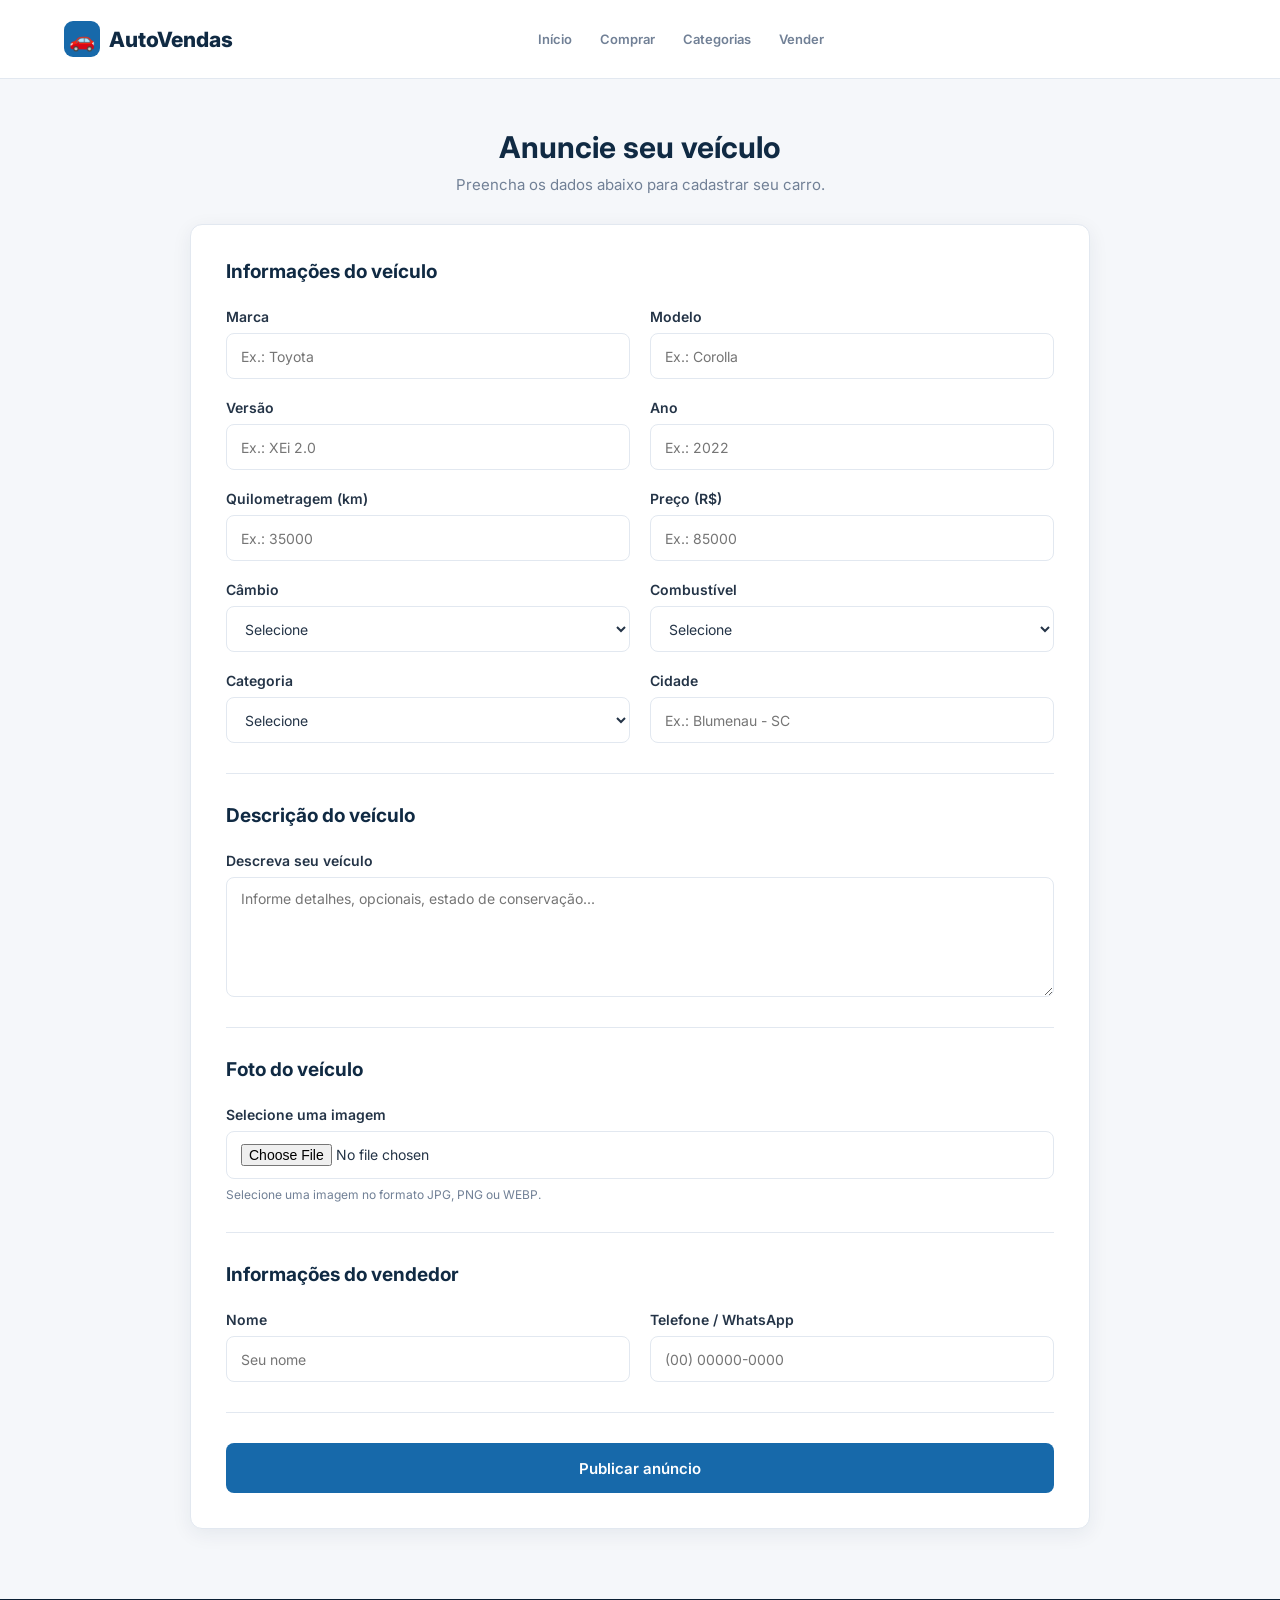
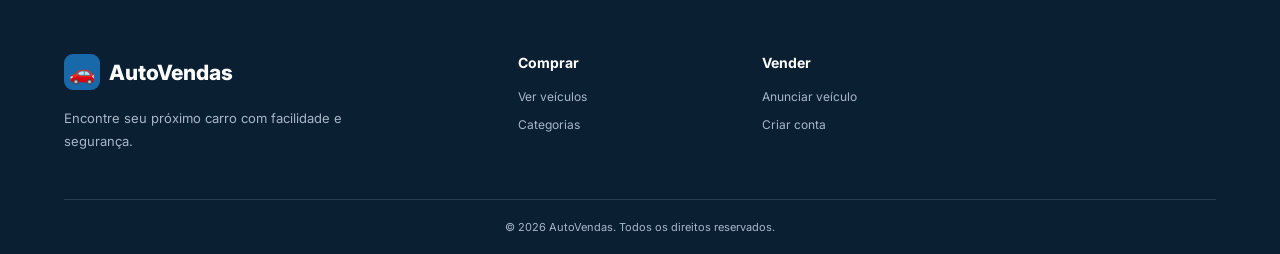
==== public/pages/anunciar.html @ fce3ae98 "first commit" ====
<!DOCTYPE html>
<html lang="pt-BR">
<head>
    <meta charset="UTF-8">
    <meta name="viewport" content="width=device-width, initial-scale=1.0">

    <title>Anunciar veículo | AutoVendas</title>

    <link rel="stylesheet" href="../css/style.css">
    <link rel="stylesheet" href="../css/anunciar.css">

    <link rel="preconnect" href="https://fonts.googleapis.com">
    <link rel="preconnect" href="https://fonts.gstatic.com" crossorigin>
    <link href="https://fonts.googleapis.com/css2?family=Inter:wght@400;500;600;700;800&display=swap" rel="stylesheet">
</head>
<body>

    <header class="header">
        <div class="container header-content">

            <a href="../index.html" class="logo">
                <span class="logo-icon">🚗</span>
                <span>AutoVendas</span>
            </a>

            <nav class="nav">
                <a href="../index.html">Início</a>
                <a href="../index.html#veiculos">Comprar</a>
                <a href="../index.html#categorias">Categorias</a>
                <a href="anunciar.html">Vender</a>
            </nav>

            <div class="header-actions">
                <a href="login.html" class="btn btn-outline">Entrar</a>
            </div>

        </div>
    </header>

    <main class="announce-page">

        <div class="container">

            <div class="announce-heading">
                <h1>Anuncie seu veículo</h1>
                <p>Preencha os dados abaixo para cadastrar seu carro.</p>
            </div>

            <form id="announce-form" class="announce-card">

                <section class="announce-section">

                    <h2>Informações do veículo</h2>

                    <div class="announce-grid">

                        <div class="announce-field">
                            <label for="marca">Marca</label>
                            <input
                                type="text"
                                id="marca"
                                name="marca"
                                placeholder="Ex.: Toyota"
                                required
                            >
                        </div>

                        <div class="announce-field">
                            <label for="modelo">Modelo</label>
                            <input
                                type="text"
                                id="modelo"
                                name="modelo"
                                placeholder="Ex.: Corolla"
                                required
                            >
                        </div>

                        <div class="announce-field">
                            <label for="versao">Versão</label>
                            <input
                                type="text"
                                id="versao"
                                name="versao"
                                placeholder="Ex.: XEi 2.0"
                            >
                        </div>

                        <div class="announce-field">
                            <label for="ano">Ano</label>
                            <input
                                type="number"
                                id="ano"
                                name="ano"
                                min="1900"
                                max="2100"
                                placeholder="Ex.: 2022"
                                required
                            >
                        </div>

                        <div class="announce-field">
                            <label for="quilometragem">Quilometragem (km)</label>
                            <input
                                type="number"
                                id="quilometragem"
                                name="quilometragem"
                                min="0"
                                placeholder="Ex.: 35000"
                                required
                            >
                        </div>

                        <div class="announce-field">
                            <label for="preco">Preço (R$)</label>
                            <input
                                type="number"
                                id="preco"
                                name="preco"
                                min="1"
                                step="0.01"
                                placeholder="Ex.: 85000"
                                required
                            >
                        </div>

                        <div class="announce-field">
                            <label for="cambio">Câmbio</label>
                            <select id="cambio" name="cambio" required>
                                <option value="">Selecione</option>
                                <option value="Manual">Manual</option>
                                <option value="Automático">Automático</option>
                                <option value="CVT">CVT</option>
                            </select>
                        </div>

                        <div class="announce-field">
                            <label for="combustivel">Combustível</label>
                            <select id="combustivel" name="combustivel" required>
                                <option value="">Selecione</option>
                                <option value="Flex">Flex</option>
                                <option value="Gasolina">Gasolina</option>
                                <option value="Diesel">Diesel</option>
                                <option value="Etanol">Etanol</option>
                                <option value="Híbrido">Híbrido</option>
                                <option value="Elétrico">Elétrico</option>
                            </select>
                        </div>

                        <div class="announce-field">
                            <label for="categoria">Categoria</label>
                            <select id="categoria" name="categoria" required>
                                <option value="">Selecione</option>
                                <option value="Sedan">Sedan</option>
                                <option value="SUV">SUV</option>
                                <option value="Hatch">Hatch</option>
                                <option value="Picape">Picape</option>
                                <option value="Esportivo">Esportivo</option>
                            </select>
                        </div>

                        <div class="announce-field">
                            <label for="cidade">Cidade</label>
                            <input
                                type="text"
                                id="cidade"
                                name="cidade"
                                placeholder="Ex.: Blumenau - SC"
                                required
                            >
                        </div>

                    </div>

                </section>

                <section class="announce-section">

                    <h2>Descrição do veículo</h2>

                    <div class="announce-field">
                        <label for="descricao">Descreva seu veículo</label>
                        <textarea
                            id="descricao"
                            name="descricao"
                            rows="5"
                            placeholder="Informe detalhes, opcionais, estado de conservação..."
                            required
                        ></textarea>
                    </div>

                </section>

                <section class="announce-section">

                    <h2>Foto do veículo</h2>

                    <div class="announce-field">
                        <label for="imagem">Selecione uma imagem</label>
                        <input
                            type="file"
                            id="imagem"
                            name="imagem"
                            accept="image/*"
                            required
                        >
                        <small>Selecione uma imagem no formato JPG, PNG ou WEBP.</small>
                    </div>

                    <img id="image-preview" class="image-preview" alt="Prévia do veículo">

                </section>

                <section class="announce-section">

                    <h2>Informações do vendedor</h2>

                    <div class="announce-grid">

                        <div class="announce-field">
                            <label for="vendedor-nome">Nome</label>
                            <input
                                type="text"
                                id="vendedor-nome"
                                name="vendedor-nome"
                                placeholder="Seu nome"
                                required
                            >
                        </div>

                        <div class="announce-field">
                            <label for="vendedor-telefone">Telefone / WhatsApp</label>
                            <input
                                type="tel"
                                id="vendedor-telefone"
                                name="vendedor-telefone"
                                placeholder="(00) 00000-0000"
                                required
                            >
                        </div>

                    </div>

                </section>

                <button type="submit" class="btn btn-primary announce-button">
                    Publicar anúncio
                </button>

                <p id="announce-message" class="announce-message" role="status"></p>

            </form>

        </div>

    </main>

    <footer class="footer">
        <div class="container">

            <div class="footer-content">

                <div class="footer-brand">
                    <a href="../index.html" class="logo">
                        <span class="logo-icon">🚗</span>
                        <span>AutoVendas</span>
                    </a>

                    <p>Encontre seu próximo carro com facilidade e segurança.</p>
                </div>

                <div class="footer-column">
                    <h3>Comprar</h3>
                    <a href="../index.html#veiculos">Ver veículos</a>
                    <a href="../index.html#categorias">Categorias</a>
                </div>

                <div class="footer-column">
                    <h3>Vender</h3>
                    <a href="anunciar.html">Anunciar veículo</a>
                    <a href="cadastro.html">Criar conta</a>
                </div>

            </div>

            <div class="footer-bottom">
                <p>© 2026 AutoVendas. Todos os direitos reservados.</p>
            </div>

        </div>
    </footer>

    <script src="../js/anunciar.js"></script>

</body>
</html>
---- public/css/style.css ----
/* =====================================
   CONFIGURAÇÕES GERAIS
===================================== */

:root {
    --primary: #1769AA;
    --primary-dark: #102A43;
    --secondary: #EAF3FA;
    --background: #F5F7FA;
    --white: #FFFFFF;
    --text: #243447;
    --text-light: #718096;
    --border: #E2E8F0;
    --success: #16A34A;

    --radius: 12px;
    --shadow: 0 5px 20px rgba(16, 42, 67, 0.07);
}

* {
    margin: 0;
    padding: 0;
    box-sizing: border-box;
}

html {
    scroll-behavior: smooth;
}

body {
    font-family: 'Inter', sans-serif;
    background: var(--background);
    color: var(--text);
}

a {
    text-decoration: none;
    color: inherit;
}

button,
input,
select {
    font-family: inherit;
}

button {
    cursor: pointer;
}

.container {
    width: min(1200px, 90%);
    margin: 0 auto;
}

.btn {
    display: inline-flex;
    align-items: center;
    justify-content: center;
    padding: 13px 22px;
    border-radius: 8px;
    font-weight: 600;
    font-size: 14px;
    border: none;
    transition: 0.3s;
}

.btn-primary {
    background: var(--primary);
    color: var(--white);
}

.btn-primary:hover {
    background: #12558C;
    transform: translateY(-2px);
}

.btn-outline {
    border: 1px solid rgba(255,255,255,0.6);
    color: var(--white);
}

.btn-outline:hover {
    background: var(--white);
    color: var(--primary-dark);
}


/* =====================================
   CABEÇALHO
===================================== */

.header {
    background: var(--white);
    border-bottom: 1px solid var(--border);
    position: sticky;
    top: 0;
    z-index: 100;
}

.header-content {
    min-height: 78px;
    display: flex;
    align-items: center;
    justify-content: space-between;
    gap: 25px;
}

.logo {
    display: flex;
    align-items: center;
    gap: 9px;
    font-size: 21px;
    font-weight: 800;
    color: var(--primary-dark);
}

.logo > span:last-child > span {
    color: var(--primary);
}

.logo-icon {
    width: 36px;
    height: 36px;
    background: var(--primary);
    color: white;
    display: grid;
    place-items: center;
    border-radius: 9px;
}

.nav {
    display: flex;
    align-items: center;
    gap: 28px;
}

.nav a {
    font-size: 13px;
    color: var(--text-light);
    font-weight: 600;
    transition: 0.3s;
}

.nav a:hover,
.nav a.active {
    color: var(--primary);
}

.header-actions {
    display: flex;
    align-items: center;
    gap: 20px;
}

.login-link {
    font-size: 14px;
    font-weight: 600;
}

.menu-toggle {
    display: none;
    border: none;
    background: none;
    font-size: 27px;
    color: var(--primary-dark);
}


/* =====================================
   BANNER PRINCIPAL
===================================== */

.hero {
    background: linear-gradient(120deg, #102A43, #174D78);
    color: white;
    overflow: hidden;
}

.hero-content {
    min-height: 450px;
    display: grid;
    grid-template-columns: 1fr 1fr;
    align-items: center;
    gap: 35px;
    padding-top: 45px;
    padding-bottom: 45px;
}

.hero-tag,
.section-tag {
    display: inline-block;
    font-size: 11px;
    font-weight: 800;
    letter-spacing: 1.5px;
    margin-bottom: 16px;
    color: #64B5F6;
}

.hero-text h1 {
    font-size: clamp(34px, 4vw, 49px);
    line-height: 1.2;
    margin-bottom: 20px;
    max-width: 550px;
}

.hero-text h1 span {
    color: #64B5F6;
}

.hero-text p {
    color: #D5E4F0;
    line-height: 1.8;
    max-width: 470px;
    font-size: 15px;
}

.hero-buttons {
    display: flex;
    gap: 12px;
    margin-top: 28px;
}

.hero-image {
    height: 340px;
    border-radius: 18px;
    overflow: hidden;
    box-shadow: 0 20px 50px rgba(0,0,0,0.25);
}

.hero-image img {
    width: 100%;
    height: 100%;
    object-fit: cover;
}


/* =====================================
   PESQUISA
===================================== */

.search-section {
    margin-top: -35px;
    position: relative;
    z-index: 2;
}

.search-box {
    background: white;
    padding: 30px;
    border-radius: var(--radius);
    box-shadow: var(--shadow);
}

.search-title h2 {
    font-size: 21px;
    color: var(--primary-dark);
}

.search-title p {
    font-size: 13px;
    color: var(--text-light);
    margin-top: 7px;
}

.search-form {
    display: grid;
    grid-template-columns: 1fr 1fr 1fr auto;
    gap: 15px;
    margin-top: 25px;
    align-items: end;
}

.form-group {
    display: flex;
    flex-direction: column;
    gap: 9px;
}

.form-group label {
    font-size: 12px;
    font-weight: 700;
}

.form-group input,
.form-group select {
    width: 100%;
    height: 46px;
    padding: 0 12px;
    border: 1px solid var(--border);
    border-radius: 7px;
    background: white;
    outline: none;
    color: var(--text);
    font-size: 13px;
}

.form-group input:focus,
.form-group select:focus {
    border-color: var(--primary);
}

.search-button {
    height: 46px;
}


/* =====================================
   SEÇÕES
===================================== */

.categories-section,
.vehicles-section {
    padding: 75px 0 35px;
}

.section-header {
    display: flex;
    justify-content: space-between;
    align-items: center;
    margin-bottom: 28px;
}

.section-header .section-tag {
    color: var(--primary);
    margin-bottom: 9px;
}

.section-header h2 {
    font-size: 27px;
    color: var(--primary-dark);
}

.section-header p {
    color: var(--text-light);
    font-size: 13px;
    margin-top: 8px;
}

.view-all {
    color: var(--primary);
    font-size: 13px;
    font-weight: 700;
}


/* =====================================
   CATEGORIAS
===================================== */

.categories-grid {
    display: grid;
    grid-template-columns: repeat(4, 1fr);
    gap: 18px;
}

.category-card {
    padding: 25px 18px;
    background: white;
    border: 1px solid var(--border);
    border-radius: var(--radius);
    transition: 0.3s;
}

.category-card:hover {
    transform: translateY(-5px);
    box-shadow: var(--shadow);
    border-color: var(--primary);
}

.category-icon {
    font-size: 32px;
    display: block;
    margin-bottom: 15px;
}

.category-card h3 {
    color: var(--primary-dark);
    font-size: 16px;
}

.category-card p {
    color: var(--text-light);
    font-size: 12px;
    margin-top: 7px;
}


/* =====================================
   VEÍCULOS
===================================== */

.vehicles-section {
    padding-top: 55px;
    padding-bottom: 85px;
}

.vehicles-grid {
    display: grid;
    grid-template-columns: repeat(3, 1fr);
    gap: 22px;
}

.vehicle-card {
    background: white;
    border: 1px solid var(--border);
    border-radius: var(--radius);
    overflow: hidden;
    transition: 0.3s;
}

.vehicle-card:hover {
    transform: translateY(-5px);
    box-shadow: var(--shadow);
}

.vehicle-image {
    position: relative;
    height: 210px;
    overflow: hidden;
}

.vehicle-image img {
    width: 100%;
    height: 100%;
    object-fit: cover;
    transition: 0.4s;
}

.vehicle-card:hover .vehicle-image img {
    transform: scale(1.05);
}

.vehicle-badge {
    position: absolute;
    top: 13px;
    left: 13px;
    padding: 6px 10px;
    background: var(--primary);
    color: white;
    font-size: 10px;
    font-weight: 700;
    border-radius: 5px;
}

.favorite-btn {
    position: absolute;
    top: 12px;
    right: 12px;
    width: 36px;
    height: 36px;
    border: none;
    background: white;
    border-radius: 50%;
    font-size: 20px;
    color: #64748B;
    display: grid;
    place-items: center;
}

.favorite-btn.active {
    color: #E11D48;
}

.vehicle-info {
    padding: 19px;
}

.vehicle-info h3 {
    font-size: 17px;
    color: var(--primary-dark);
    margin-bottom: 7px;
}

.vehicle-version {
    font-size: 12px;
    color: var(--text-light);
}

.vehicle-details {
    display: flex;
    flex-wrap: wrap;
    gap: 12px;
    padding: 17px 0;
    border-bottom: 1px solid var(--border);
}

.vehicle-details span {
    font-size: 11px;
    color: var(--text-light);
}

.vehicle-price {
    display: flex;
    justify-content: space-between;
    align-items: center;
    margin-top: 17px;
}

.vehicle-price strong {
    color: var(--primary);
    font-size: 20px;
}

.vehicle-price a {
    font-size: 12px;
    font-weight: 700;
    color: var(--primary);
}

.empty-message {
    text-align: center;
    color: var(--text-light);
    padding: 40px 10px;
}


/* =====================================
   ANUNCIAR
===================================== */

.sell-section {
    background: var(--primary-dark);
    color: white;
    padding: 65px 0;
}

.sell-content {
    display: flex;
    justify-content: space-between;
    align-items: center;
    gap: 30px;
}

.sell-content h2 {
    font-size: 30px;
    max-width: 560px;
    line-height: 1.3;
}

.sell-content p {
    color: #CBD5E1;
    font-size: 14px;
    line-height: 1.8;
    max-width: 540px;
    margin: 15px 0 25px;
}

.sell-icon {
    font-size: 100px;
    opacity: 0.9;
}

.btn-light {
    background: white;
    color: var(--primary-dark);
}

.btn-light:hover {
    background: #EAF3FA;
}


/* =====================================
   RODAPÉ
===================================== */

.footer {
    background: #0B1F33;
    color: white;
    padding-top: 55px;
}

.footer-content {
    display: grid;
    grid-template-columns: 2fr 1fr 1fr 1fr;
    gap: 35px;
    padding-bottom: 45px;
}

.footer-brand .logo {
    color: white;
}

.footer-brand p {
    color: #A7B7C8;
    font-size: 13px;
    line-height: 1.8;
    max-width: 280px;
    margin-top: 17px;
}

.footer-column {
    display: flex;
    flex-direction: column;
    gap: 13px;
}

.footer-column h3 {
    font-size: 14px;
    margin-bottom: 5px;
}

.footer-column a {
    font-size: 12px;
    color: #A7B7C8;
    transition: 0.3s;
}

.footer-column a:hover {
    color: white;
}

.footer-bottom {
    border-top: 1px solid #263D52;
    text-align: center;
    padding: 20px;
}

.footer-bottom p {
    color: #A7B7C8;
    font-size: 11px;
}
---- public/css/anunciar.css ----
/* Página de anúncio */

.announce-page {
    padding: 50px 0 70px;
    background: var(--background);
}

.announce-heading {
    margin-bottom: 30px;
    text-align: center;
}

.announce-heading h1 {
    margin-bottom: 10px;
    color: var(--primary-dark);
    font-size: 30px;
}

.announce-heading p {
    color: var(--text-light);
    font-size: 15px;
}

.announce-card {
    max-width: 900px;
    margin: 0 auto;
    padding: 35px;
    background: var(--white);
    border: 1px solid var(--border);
    border-radius: var(--radius);
    box-shadow: var(--shadow);
}

.announce-section {
    padding-bottom: 30px;
    margin-bottom: 30px;
    border-bottom: 1px solid var(--border);
}

.announce-section h2 {
    margin-bottom: 25px;
    color: var(--primary-dark);
    font-size: 19px;
}

.announce-grid {
    display: grid;
    grid-template-columns: repeat(2, minmax(0, 1fr));
    gap: 20px;
}

.announce-field {
    display: flex;
    flex-direction: column;
    gap: 8px;
}

.announce-field label {
    color: var(--text);
    font-size: 14px;
    font-weight: 600;
}

.announce-field input,
.announce-field select,
.announce-field textarea {
    width: 100%;
    min-height: 46px;
    padding: 12px 14px;
    border: 1px solid var(--border);
    border-radius: 8px;
    outline: none;
    background: var(--white);
    color: var(--text);
    font-family: inherit;
    font-size: 14px;
}

.announce-field textarea {
    resize: vertical;
    min-height: 120px;
}

.announce-field input:focus,
.announce-field select:focus,
.announce-field textarea:focus {
    border-color: var(--primary);
    box-shadow: 0 0 0 3px rgba(23, 105, 170, 0.12);
}

.announce-field small {
    color: var(--text-light);
    font-size: 12px;
}

.image-preview {
    display: none;
    width: 100%;
    max-width: 350px;
    max-height: 220px;
    margin-top: 20px;
    object-fit: cover;
    border-radius: 8px;
    border: 1px solid var(--border);
}

.image-preview.visible {
    display: block;
}

.announce-button {
    width: 100%;
    min-height: 50px;
    cursor: pointer;
    font-size: 15px;
    font-weight: 600;
}

.announce-message {
    display: none;
    margin-top: 18px;
    padding: 14px;
    border-radius: 8px;
    font-size: 13px;
    line-height: 1.5;
}

.announce-message.visible {
    display: block;
    color: #854D0E;
    background: #FEF9C3;
    border: 1px solid #FDE68A;
}

@media (max-width: 650px) {
    .announce-page {
        padding: 30px 0 45px;
    }

    .announce-heading h1 {
        font-size: 24px;
    }

    .announce-card {
        padding: 22px 17px;
    }

    .announce-grid {
        grid-template-columns: 1fr;
    }

    .announce-section h2 {
        font-size: 17px;
    }
}
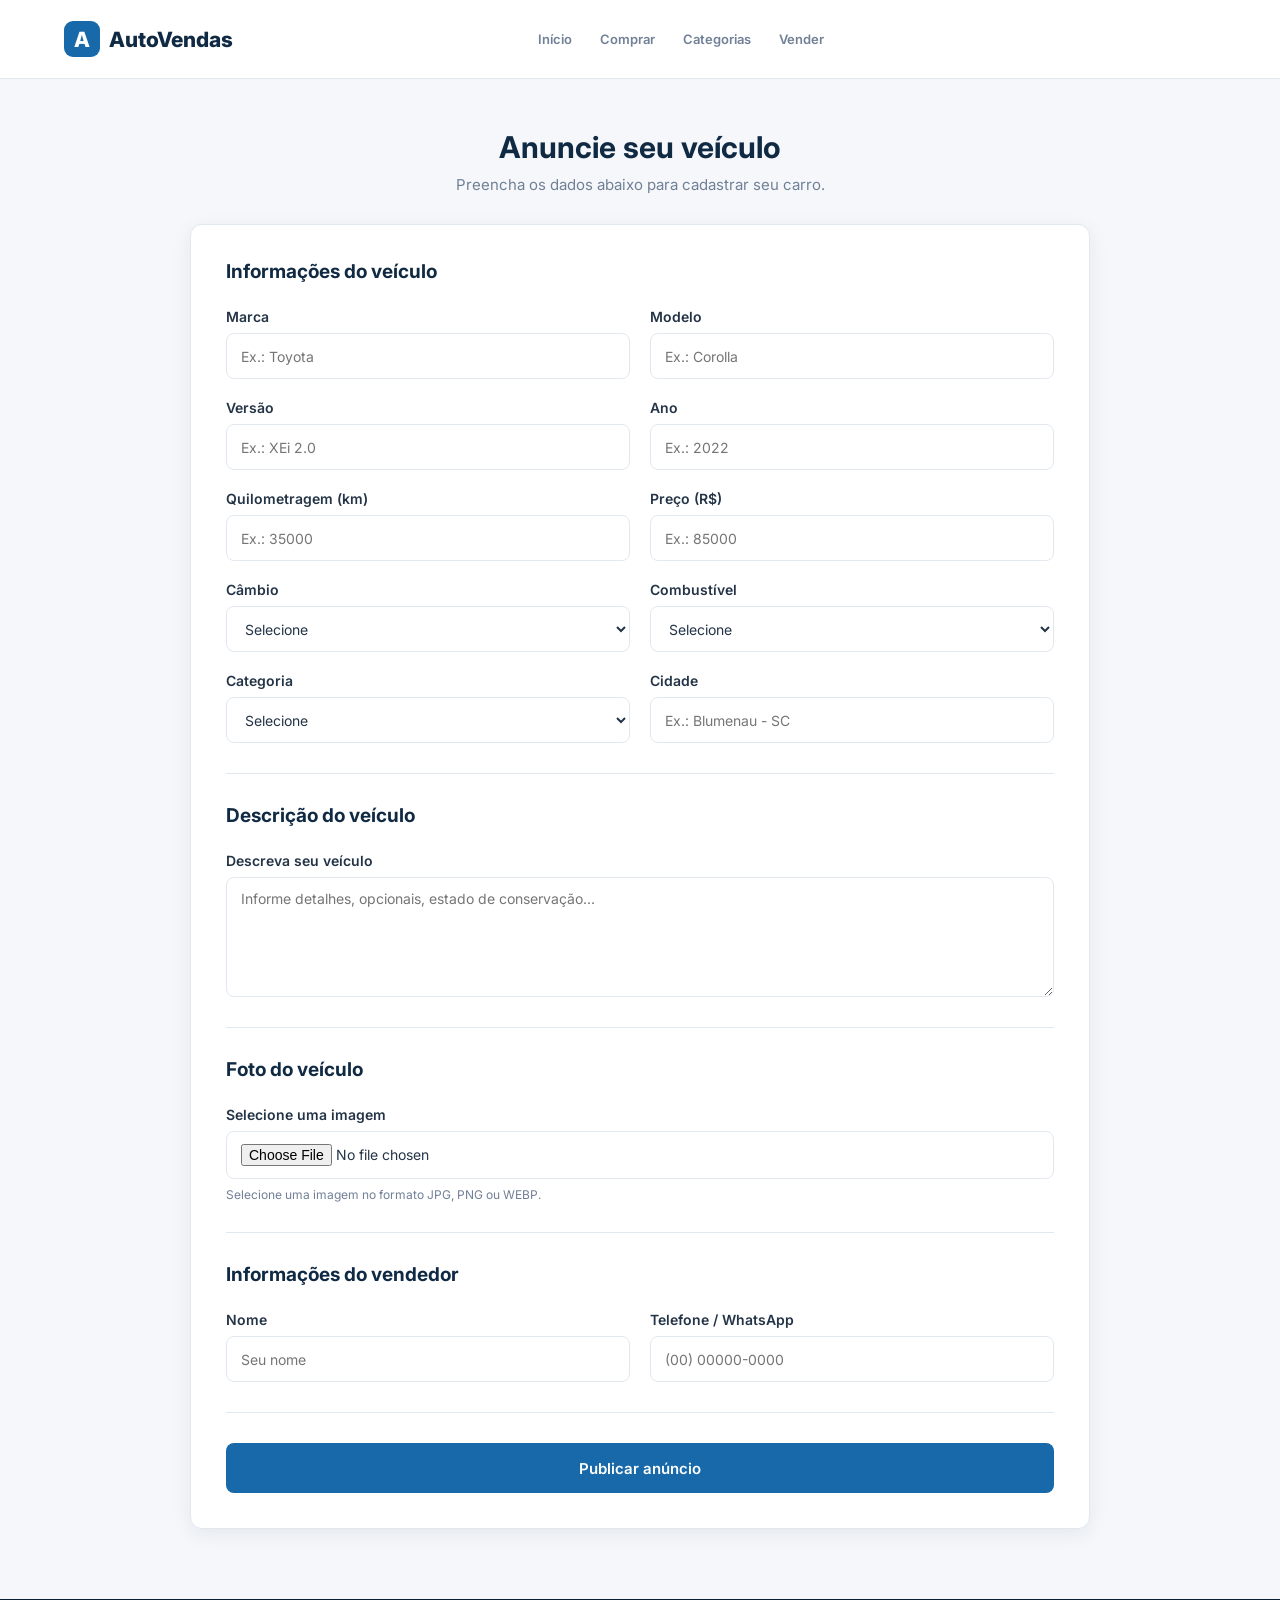
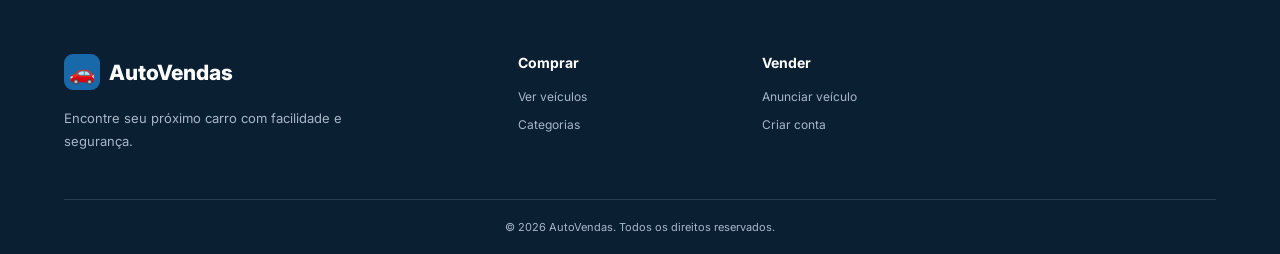
==== commit 36dc3173: "Atualização" ====
--- a/public/pages/anunciar.html
+++ b/public/pages/anunciar.html
@@ -20,7 +20,7 @@
         <div class="container header-content">
 
             <a href="../index.html" class="logo">
-                <span class="logo-icon">🚗</span>
+                <span class="logo-icon">A</span>
                 <span>AutoVendas</span>
             </a>
 
